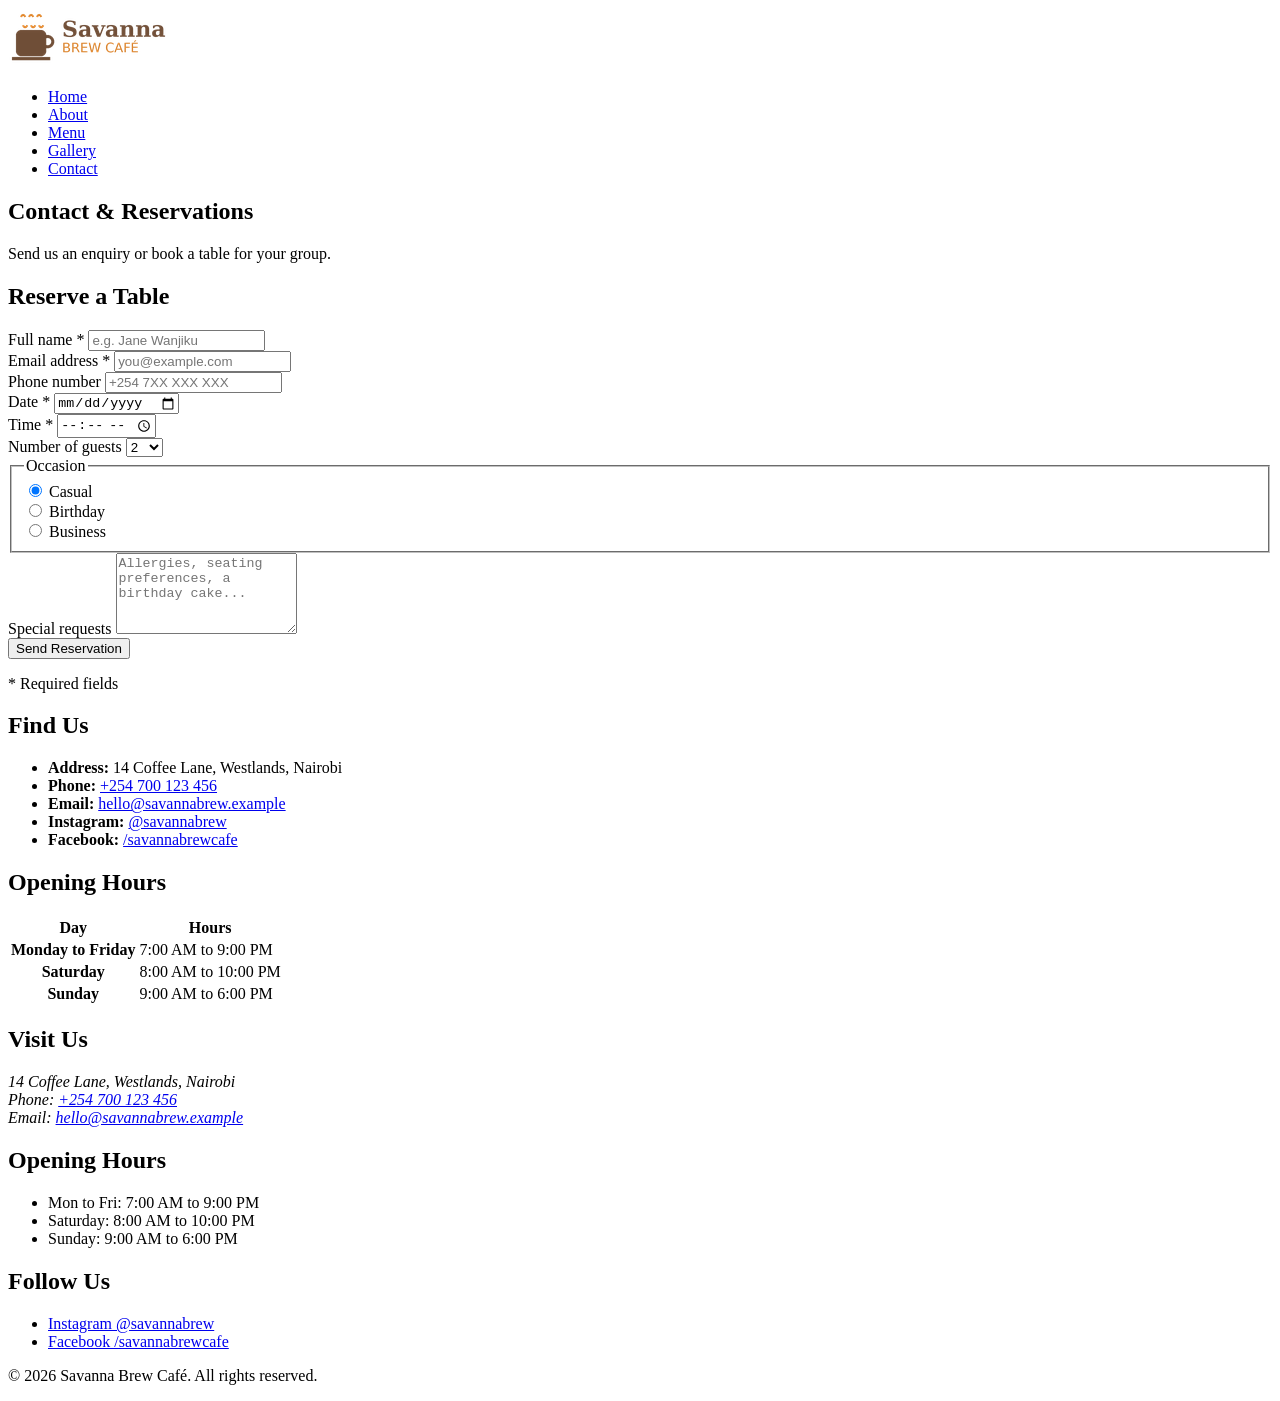
==== contact.html @ 1861ee13 "Build contact page with reservation form and hours table" ====
<!DOCTYPE html>
<html lang="en">
<head>
    <meta charset="UTF-8">
    <meta name="viewport" content="width=device-width, initial-scale=1.0">
    <meta name="description" content="Contact Savanna Brew Café and reserve a table. Opening hours and location in Westlands, Nairobi.">
    <title>Contact &amp; Reservations | Savanna Brew Café</title>
    <!-- Google Fonts: Playfair Display (headings) and Open Sans (body) -->
    <link rel="preconnect" href="https://fonts.googleapis.com">
    <link rel="preconnect" href="https://fonts.gstatic.com" crossorigin>
    <link href="https://fonts.googleapis.com/css2?family=Open+Sans:wght@400;600&family=Playfair+Display:wght@600;700&display=swap" rel="stylesheet">
    <link rel="stylesheet" href="css/style.css">
</head>
<body>

    <!-- ===== HEADER AND NAVIGATION (same on every page) ===== -->
    <header class="site-header">
        <div class="container header-inner">
            <a href="index.html" class="logo">
                <img src="images/logo.png" alt="Savanna Brew Café logo - coffee cup icon" width="200" height="60">
            </a>
            <nav class="main-nav" aria-label="Main navigation">
                <ul>
                    <li><a href="index.html">Home</a></li>
                    <li><a href="about.html">About</a></li>
                    <li><a href="menu.html">Menu</a></li>
                    <li><a href="gallery.html">Gallery</a></li>
                    <li><a href="contact.html" class="active" aria-current="page">Contact</a></li>
                </ul>
            </nav>
        </div>
    </header>

    <main>
        <!-- ===== PAGE TITLE ===== -->
        <section class="page-banner">
            <h1>Contact &amp; Reservations</h1>
            <p>Send us an enquiry or book a table for your group.</p>
        </section>

        <!-- ===== TWO COLUMNS: FORM FIRST, THEN DETAILS ===== -->
        <div class="container contact-layout">

            <!-- ----- Column 1: Reservation form ----- -->
            <section class="form-col">
                <h2>Reserve a Table</h2>
                <form action="#" method="post" class="booking-form">

                    <div class="form-group">
                        <label for="name">Full name *</label>
                        <input type="text" id="name" name="name" placeholder="e.g. Jane Wanjiku" required>
                    </div>

                    <div class="form-group">
                        <label for="email">Email address *</label>
                        <input type="email" id="email" name="email" placeholder="you@example.com" required>
                    </div>

                    <div class="form-group">
                        <label for="phone">Phone number</label>
                        <input type="tel" id="phone" name="phone" placeholder="+254 7XX XXX XXX">
                    </div>

                    <div class="form-row">
                        <div class="form-group">
                            <label for="date">Date *</label>
                            <input type="date" id="date" name="date" required>
                        </div>
                        <div class="form-group">
                            <label for="time">Time *</label>
                            <input type="time" id="time" name="time" required>
                        </div>
                    </div>

                    <div class="form-group">
                        <label for="guests">Number of guests</label>
                        <select id="guests" name="guests">
                            <option value="1">1</option>
                            <option value="2" selected>2</option>
                            <option value="3">3</option>
                            <option value="4">4</option>
                            <option value="5">5</option>
                            <option value="6">6</option>
                            <option value="7">7</option>
                            <option value="8">8</option>
                            <option value="9">9</option>
                            <option value="10">10</option>
                        </select>
                    </div>

                    <fieldset class="form-group">
                        <legend>Occasion</legend>
                        <div class="radio-option">
                            <input type="radio" id="casual" name="occasion" value="casual" checked>
                            <label for="casual">Casual</label>
                        </div>
                        <div class="radio-option">
                            <input type="radio" id="birthday" name="occasion" value="birthday">
                            <label for="birthday">Birthday</label>
                        </div>
                        <div class="radio-option">
                            <input type="radio" id="business" name="occasion" value="business">
                            <label for="business">Business</label>
                        </div>
                    </fieldset>

                    <div class="form-group">
                        <label for="requests">Special requests</label>
                        <textarea id="requests" name="requests" rows="5" placeholder="Allergies, seating preferences, a birthday cake..."></textarea>
                    </div>

                    <button type="submit" class="btn">Send Reservation</button>
                    <p class="form-note">* Required fields</p>
                </form>
            </section>

            <!-- ----- Column 2: Contact details and opening hours ----- -->
            <section class="info-col">
                <h2>Find Us</h2>
                <ul class="contact-list">
                    <li><strong>Address:</strong> 14 Coffee Lane, Westlands, Nairobi</li>
                    <li><strong>Phone:</strong> <a href="tel:+254700123456">+254 700 123 456</a></li>
                    <li><strong>Email:</strong> <a href="mailto:hello@savannabrew.example">hello@savannabrew.example</a></li>
                    <li><strong>Instagram:</strong> <a href="https://www.instagram.com/savannabrew" target="_blank" rel="noopener noreferrer">@savannabrew</a></li>
                    <li><strong>Facebook:</strong> <a href="https://www.facebook.com/savannabrewcafe" target="_blank" rel="noopener noreferrer">/savannabrewcafe</a></li>
                </ul>

                <h2>Opening Hours</h2>
                <div class="table-wrapper">
                    <table class="hours-table">
                        <thead>
                            <tr>
                                <th scope="col">Day</th>
                                <th scope="col">Hours</th>
                            </tr>
                        </thead>
                        <tbody>
                            <tr>
                                <th scope="row">Monday to Friday</th>
                                <td>7:00 AM to 9:00 PM</td>
                            </tr>
                            <tr>
                                <th scope="row">Saturday</th>
                                <td>8:00 AM to 10:00 PM</td>
                            </tr>
                            <tr>
                                <th scope="row">Sunday</th>
                                <td>9:00 AM to 6:00 PM</td>
                            </tr>
                        </tbody>
                    </table>
                </div>
            </section>

        </div>
    </main>

    <!-- ===== FOOTER (same on every page) ===== -->
    <footer class="site-footer">
        <div class="container footer-grid">
            <div class="footer-col">
                <h2>Visit Us</h2>
                <address>
                    14 Coffee Lane, Westlands, Nairobi<br>
                    Phone: <a href="tel:+254700123456">+254 700 123 456</a><br>
                    Email: <a href="mailto:hello@savannabrew.example">hello@savannabrew.example</a>
                </address>
            </div>
            <div class="footer-col">
                <h2>Opening Hours</h2>
                <ul>
                    <li>Mon to Fri: 7:00 AM to 9:00 PM</li>
                    <li>Saturday: 8:00 AM to 10:00 PM</li>
                    <li>Sunday: 9:00 AM to 6:00 PM</li>
                </ul>
            </div>
            <div class="footer-col">
                <h2>Follow Us</h2>
                <ul>
                    <li><a href="https://www.instagram.com/savannabrew" target="_blank" rel="noopener noreferrer">Instagram @savannabrew</a></li>
                    <li><a href="https://www.facebook.com/savannabrewcafe" target="_blank" rel="noopener noreferrer">Facebook /savannabrewcafe</a></li>
                </ul>
            </div>
        </div>
        <p class="copyright">&copy; 2026 Savanna Brew Café. All rights reserved.</p>
    </footer>

</body>
</html>
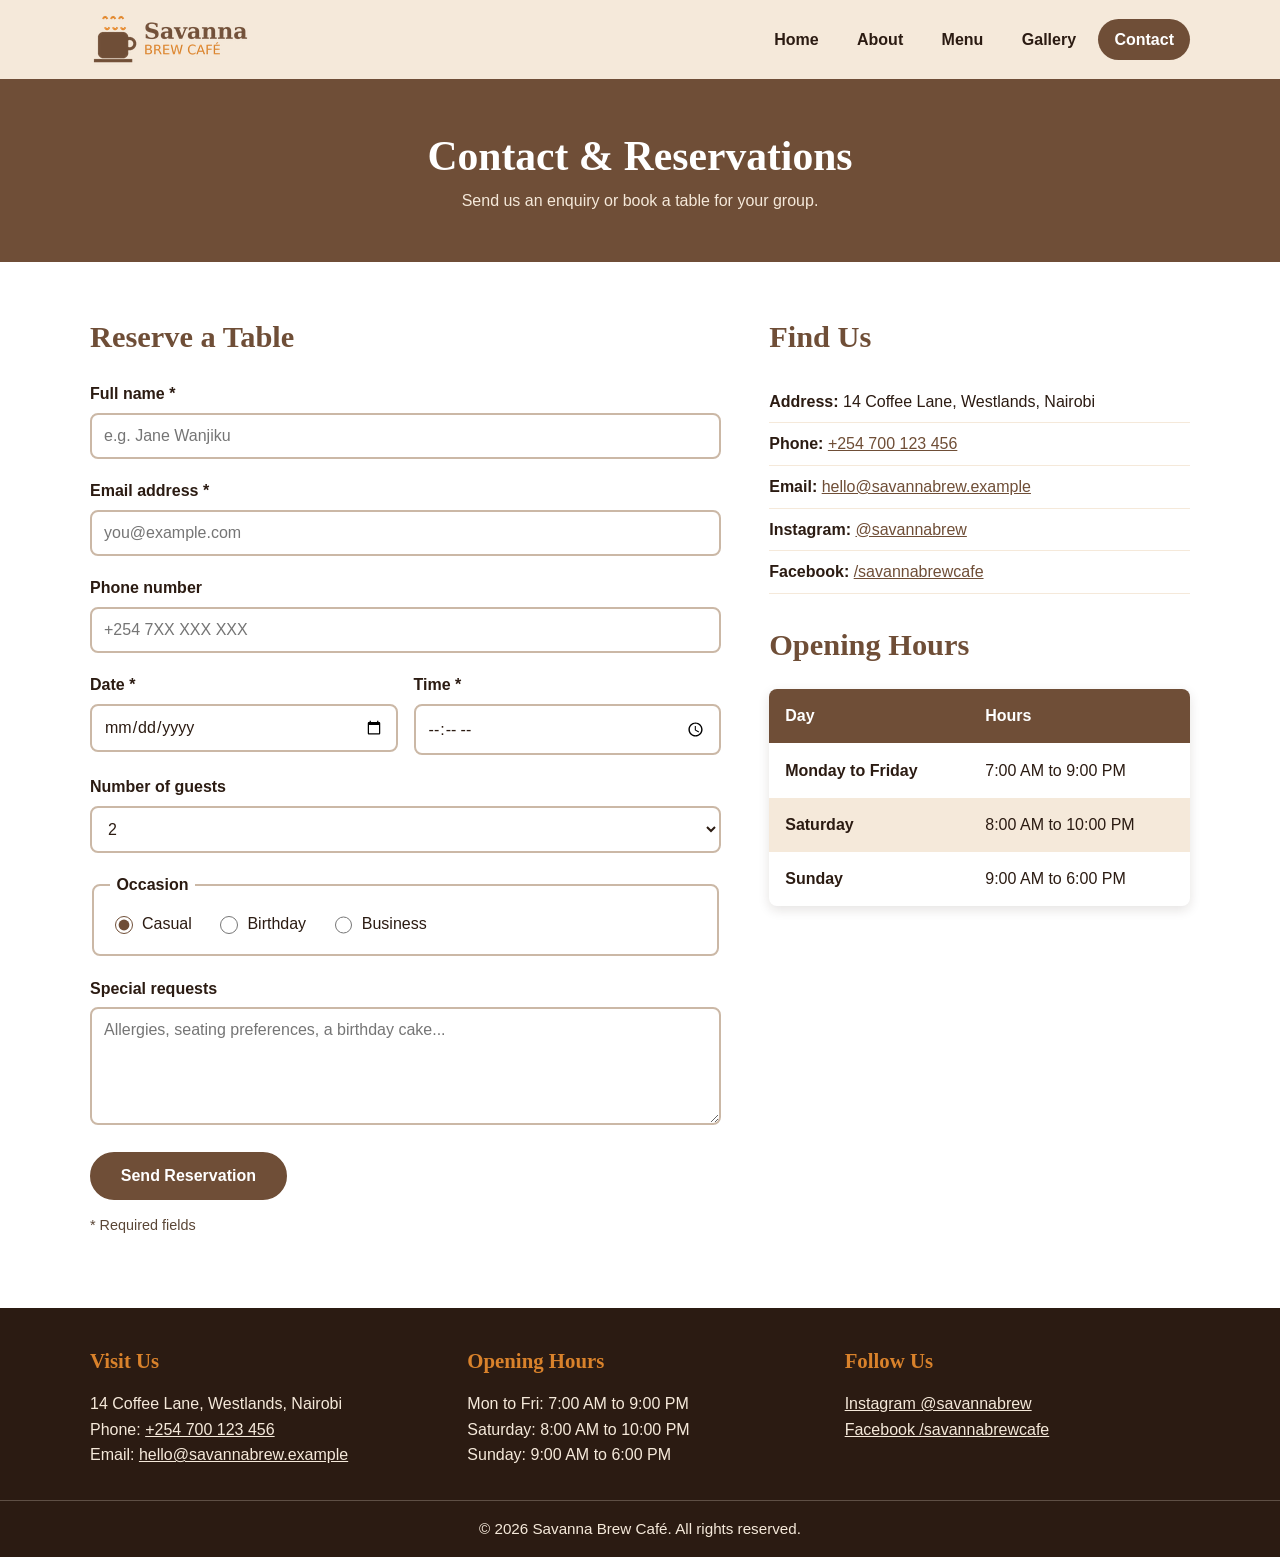
==== commit a3fc39f2: "Fix validator warnings and add README" ====
--- a/contact.html
+++ b/contact.html
@@ -41,7 +41,7 @@
         <!-- ===== TWO COLUMNS: FORM FIRST, THEN DETAILS ===== -->
         <div class="container contact-layout">
 
-            <!-- ----- Column 1: Reservation form ----- -->
+            <!-- Column 1: Reservation form -->
             <section class="form-col">
                 <h2>Reserve a Table</h2>
                 <form action="#" method="post" class="booking-form">
@@ -114,7 +114,7 @@
                 </form>
             </section>
 
-            <!-- ----- Column 2: Contact details and opening hours ----- -->
+            <!-- Column 2: Contact details and opening hours -->
             <section class="info-col">
                 <h2>Find Us</h2>
                 <ul class="contact-list">
--- a/css/style.css
+++ b/css/style.css
@@ -0,0 +1,777 @@
+/* =========================================================
+   Savanna Brew Café - Main Stylesheet
+   File: css/style.css
+   Linked from every page. No inline styles or <style> tags.
+
+   Contents
+   1.  Colour palette and fonts (CSS variables)
+   2.  Base / reset styles
+   3.  Links, buttons and focus states
+   4.  Layout helpers
+   5.  Header and navigation (Flexbox)
+   6.  Home page: hero, welcome, cards, call to action
+   7.  Page banner (About, Menu, Gallery, Contact)
+   8.  About page
+   9.  Menu page: tables
+   10. Gallery page (CSS Grid)
+   11. Contact page: form and opening hours
+   12. Footer
+   13. Animation (bonus)
+   14. Responsive design (media queries)
+   ========================================================= */
+
+
+/* ---------- 1. Colour palette and fonts ---------- */
+:root {
+    --color-primary: #6F4E37;     /* coffee brown */
+    --color-secondary: #F5E9DA;   /* cream */
+    --color-accent: #D9822B;      /* savanna orange */
+    --color-dark: #2B1B12;        /* dark text */
+    --color-white: #FFFFFF;
+
+    --font-heading: "Playfair Display", Georgia, serif;
+    --font-body: "Open Sans", Arial, sans-serif;
+
+    --radius: 8px;
+    --shadow: 0 4px 12px rgba(43, 27, 18, 0.12);
+    --shadow-hover: 0 12px 24px rgba(43, 27, 18, 0.22);
+    --transition: 0.3s ease;
+    --max-width: 1100px;
+}
+
+
+/* ---------- 2. Base / reset styles ---------- */
+*,
+*::before,
+*::after {
+    box-sizing: border-box;
+}
+
+body {
+    margin: 0;
+    font-family: var(--font-body);
+    font-size: 16px;
+    line-height: 1.6;
+    color: var(--color-dark);
+    background-color: var(--color-white);
+}
+
+h1,
+h2,
+h3 {
+    font-family: var(--font-heading);
+    line-height: 1.25;
+    color: var(--color-primary);
+    margin-top: 0;
+}
+
+h1 {
+    font-size: 2.6rem;
+}
+
+h2 {
+    font-size: 1.9rem;
+}
+
+h3 {
+    font-size: 1.3rem;
+}
+
+img {
+    max-width: 100%;
+    height: auto;
+    display: block;
+}
+
+/* Hides text visually but keeps it for screen readers */
+.visually-hidden {
+    position: absolute;
+    width: 1px;
+    height: 1px;
+    overflow: hidden;
+    clip: rect(0 0 0 0);
+    white-space: nowrap;
+}
+
+
+/* ---------- 3. Links, buttons and focus states ---------- */
+a {
+    color: var(--color-primary);
+    transition: color var(--transition);
+}
+
+a:hover,
+a:focus {
+    color: var(--color-accent);
+}
+
+/* Visible keyboard focus outline in the accent colour */
+a:focus-visible,
+button:focus-visible {
+    outline: 3px solid var(--color-accent);
+    outline-offset: 3px;
+}
+
+.btn {
+    display: inline-block;
+    padding: 0.8rem 1.8rem;
+    background-color: var(--color-primary);
+    color: var(--color-white);
+    font-family: var(--font-body);
+    font-size: 1rem;
+    font-weight: 600;
+    text-decoration: none;
+    border: 2px solid var(--color-primary);
+    border-radius: 50px;
+    cursor: pointer;
+    transition: background-color var(--transition), color var(--transition),
+                transform var(--transition), border-color var(--transition);
+}
+
+.btn:hover,
+.btn:focus {
+    background-color: var(--color-accent);
+    border-color: var(--color-accent);
+    color: var(--color-dark);
+    transform: translateY(-2px);
+}
+
+
+/* ---------- 4. Layout helpers ---------- */
+.container {
+    width: 90%;
+    max-width: var(--max-width);
+    margin-left: auto;
+    margin-right: auto;
+}
+
+/* Space above and below each main block (top/bottom only,
+   so .container can still centre with auto side margins) */
+main > section,
+main > div {
+    margin-top: 3.5rem;
+    margin-bottom: 3.5rem;
+}
+
+/* Hero and page banner sit flush under the header */
+main > .hero,
+main > .page-banner {
+    margin-top: 0;
+}
+
+
+/* ---------- 5. Header and navigation (Flexbox) ---------- */
+/* Flexbox is used here because the nav is a single row of items
+   (logo on the left, links on the right). */
+.site-header {
+    background-color: var(--color-secondary);
+    border-bottom: 4px solid var(--color-primary);
+    position: sticky;
+    top: 0;
+    z-index: 10;
+}
+
+.header-inner {
+    display: flex;
+    justify-content: space-between;
+    align-items: center;
+    padding: 0.6rem 0;
+}
+
+.main-nav ul {
+    display: flex;
+    gap: 0.4rem;
+    list-style: none;
+    margin: 0;
+    padding: 0;
+}
+
+.main-nav a {
+    display: block;
+    padding: 0.5rem 1rem;
+    color: var(--color-dark);
+    font-weight: 600;
+    text-decoration: none;
+    border-radius: 50px;
+    transition: background-color var(--transition), color var(--transition);
+}
+
+.main-nav a:hover,
+.main-nav a:focus {
+    background-color: var(--color-accent);
+    color: var(--color-dark);
+}
+
+/* Current page highlight */
+.main-nav a.active {
+    background-color: var(--color-primary);
+    color: var(--color-white);
+}
+
+
+/* ---------- 6. Home page ---------- */
+
+/* Hero: text overlaid on a background image.
+   The dark gradient keeps the white text readable. */
+.hero {
+    background-image: linear-gradient(rgba(43, 27, 18, 0.55), rgba(43, 27, 18, 0.55)),
+                      url("../images/hero.jpg");
+    background-size: cover;
+    background-position: center;
+    min-height: 70vh;
+    display: flex;
+    align-items: center;
+    justify-content: center;
+    text-align: center;
+    padding: 4rem 1rem;
+}
+
+.hero-content {
+    animation: fadeInUp 1.2s ease both;
+}
+
+.hero h1 {
+    color: var(--color-white);
+    font-size: 3.4rem;
+    margin-bottom: 0.5rem;
+}
+
+.hero .tagline {
+    color: var(--color-secondary);
+    font-size: 1.35rem;
+    margin: 0 0 2rem;
+}
+
+.hero .btn:hover,
+.hero .btn:focus {
+    color: var(--color-dark);
+}
+
+.welcome {
+    text-align: center;
+    max-width: 800px;
+}
+
+.welcome p {
+    font-size: 1.1rem;
+}
+
+.favourites h2,
+.cta {
+    text-align: center;
+}
+
+/* Three equal-width cards with Flexbox */
+.card-row {
+    display: flex;
+    gap: 1.5rem;
+}
+
+.card {
+    flex: 1 1 0;
+    background-color: var(--color-white);
+    border-radius: var(--radius);
+    overflow: hidden;
+    box-shadow: var(--shadow);
+    transition: transform var(--transition), box-shadow var(--transition);
+}
+
+/* Card hover: lift with a bigger shadow */
+.card:hover {
+    transform: translateY(-8px);
+    box-shadow: var(--shadow-hover);
+}
+
+.card img {
+    width: 100%;
+    height: 220px;
+    object-fit: cover;
+}
+
+.card-body {
+    padding: 1.2rem 1.4rem;
+}
+
+.card-body p {
+    margin: 0 0 0.5rem;
+}
+
+.price {
+    font-weight: 600;
+    color: var(--color-primary);
+}
+
+.cta {
+    background-color: var(--color-secondary);
+    border-radius: var(--radius);
+    padding: 2.5rem 1.5rem;
+}
+
+
+/* ---------- 7. Page banner ---------- */
+.page-banner {
+    background-color: var(--color-primary);
+    color: var(--color-secondary);
+    text-align: center;
+    padding: 3rem 1rem;
+}
+
+.page-banner h1 {
+    color: var(--color-white);
+    margin-bottom: 0.3rem;
+}
+
+.page-banner p {
+    margin: 0;
+}
+
+
+/* ---------- 8. About page ---------- */
+
+/* Two columns: image left, text right */
+.two-col {
+    display: flex;
+    align-items: center;
+    gap: 3rem;
+}
+
+.col-image {
+    flex: 1;
+}
+
+.col-text {
+    flex: 2;
+}
+
+/* Rounded owner photo */
+.owner-photo {
+    width: 100%;
+    max-width: 320px;
+    aspect-ratio: 1 / 1;
+    object-fit: cover;
+    border-radius: 50%;
+    border: 6px solid var(--color-secondary);
+    box-shadow: var(--shadow);
+    margin: 0 auto;
+}
+
+.values-list {
+    list-style: none;
+    padding: 0;
+}
+
+.values-list li {
+    background-color: var(--color-secondary);
+    border-left: 5px solid var(--color-accent);
+    border-radius: var(--radius);
+    padding: 1rem 1.2rem;
+    margin-bottom: 0.8rem;
+}
+
+/* Owner quote with a left border */
+.owner-quote {
+    margin: 0;
+    padding: 1.5rem 2rem;
+    border-left: 6px solid var(--color-primary);
+    background-color: var(--color-secondary);
+    border-radius: 0 var(--radius) var(--radius) 0;
+    font-family: var(--font-heading);
+    font-size: 1.3rem;
+    font-style: italic;
+}
+
+.owner-quote p {
+    margin-top: 0;
+}
+
+.owner-quote footer {
+    font-family: var(--font-body);
+    font-size: 1rem;
+    font-style: normal;
+    font-weight: 600;
+    color: var(--color-primary);
+}
+
+
+/* ---------- 9. Menu page: tables ---------- */
+
+/* Wrapper lets wide tables scroll sideways on small screens */
+.table-wrapper {
+    overflow-x: auto;
+    border-radius: var(--radius);
+    box-shadow: var(--shadow);
+}
+
+.menu-table,
+.hours-table {
+    width: 100%;
+    border-collapse: collapse;
+    min-width: 520px;
+}
+
+.hours-table {
+    min-width: 320px;
+}
+
+.menu-table th,
+.menu-table td,
+.hours-table th,
+.hours-table td {
+    padding: 0.9rem 1rem;
+    text-align: left;
+}
+
+/* Header row in the primary colour */
+.menu-table thead th,
+.hours-table thead th {
+    background-color: var(--color-primary);
+    color: var(--color-white);
+}
+
+/* Zebra striping */
+.menu-table tbody tr:nth-child(even),
+.hours-table tbody tr:nth-child(even) {
+    background-color: var(--color-secondary);
+}
+
+/* Row hover highlight */
+.menu-table tbody tr,
+.hours-table tbody tr {
+    transition: background-color var(--transition);
+}
+
+.menu-table tbody tr:hover,
+.hours-table tbody tr:hover {
+    background-color: #F0C89A;
+}
+
+/* Right-aligned price column */
+.menu-table .price-col {
+    text-align: right;
+    font-weight: 600;
+}
+
+
+/* ---------- 10. Gallery page (CSS Grid) ---------- */
+/* Grid is used here because the gallery is two-dimensional
+   (rows AND columns). 4 columns on desktop; see media queries
+   for 2 on tablet and 1 on mobile. */
+.gallery-grid {
+    display: grid;
+    grid-template-columns: repeat(4, 1fr);
+    gap: 1.2rem;
+}
+
+.gallery-item {
+    margin: 0;
+    background-color: var(--color-white);
+    border-radius: var(--radius);
+    overflow: hidden;
+    box-shadow: var(--shadow);
+}
+
+/* Images fill their cells without distortion */
+.gallery-item img {
+    width: 100%;
+    aspect-ratio: 4 / 3;
+    object-fit: cover;
+    transition: transform 0.4s ease;
+}
+
+/* Hover zoom */
+.gallery-item:hover img {
+    transform: scale(1.1);
+}
+
+.gallery-item figcaption {
+    position: relative;
+    background-color: var(--color-white);
+    padding: 0.7rem 1rem;
+    font-weight: 600;
+    text-align: center;
+    color: var(--color-primary);
+}
+
+
+/* ---------- 11. Contact page ---------- */
+
+/* Two columns: form first, details second */
+.contact-layout {
+    display: flex;
+    gap: 3rem;
+    align-items: flex-start;
+}
+
+.form-col {
+    flex: 3;
+}
+
+.info-col {
+    flex: 2;
+}
+
+.form-group {
+    margin-bottom: 1.2rem;
+}
+
+.form-row {
+    display: flex;
+    gap: 1rem;
+}
+
+.form-row .form-group {
+    flex: 1;
+}
+
+.booking-form label,
+.booking-form legend {
+    display: block;
+    font-weight: 600;
+    margin-bottom: 0.4rem;
+}
+
+/* Inputs fill 100% of their column */
+.booking-form input[type="text"],
+.booking-form input[type="email"],
+.booking-form input[type="tel"],
+.booking-form input[type="date"],
+.booking-form input[type="time"],
+.booking-form select,
+.booking-form textarea {
+    width: 100%;
+    padding: 0.75rem;
+    font-family: var(--font-body);
+    font-size: 1rem;
+    color: var(--color-dark);
+    background-color: var(--color-white);
+    border: 2px solid #CBB8A6;
+    border-radius: var(--radius);
+    transition: border-color var(--transition), box-shadow var(--transition);
+}
+
+/* Visible focus outline in the accent colour */
+.booking-form input:focus,
+.booking-form select:focus,
+.booking-form textarea:focus {
+    outline: 3px solid var(--color-accent);
+    outline-offset: 1px;
+    border-color: var(--color-accent);
+}
+
+.booking-form fieldset {
+    border: 2px solid #CBB8A6;
+    border-radius: var(--radius);
+    padding: 0.8rem 1rem;
+}
+
+.booking-form legend {
+    padding: 0 0.4rem;
+    margin-bottom: 0;
+}
+
+.radio-option {
+    display: inline-flex;
+    align-items: center;
+    gap: 0.4rem;
+    margin-right: 1.2rem;
+}
+
+.radio-option label {
+    display: inline;
+    font-weight: 400;
+    margin: 0;
+}
+
+.radio-option input {
+    accent-color: var(--color-primary);
+    width: 1.1rem;
+    height: 1.1rem;
+}
+
+.booking-form textarea {
+    resize: vertical;
+}
+
+.form-note {
+    font-size: 0.9rem;
+    color: #5A4636;
+}
+
+.contact-list {
+    list-style: none;
+    padding: 0;
+    margin-bottom: 2rem;
+}
+
+.contact-list li {
+    padding: 0.5rem 0;
+    border-bottom: 1px solid var(--color-secondary);
+}
+
+
+/* ---------- 12. Footer ---------- */
+/* Grid gives three equal columns (address, hours, social). */
+.site-footer {
+    background-color: var(--color-dark);
+    color: var(--color-secondary);
+    padding-top: 2.5rem;
+}
+
+.footer-grid {
+    display: grid;
+    grid-template-columns: repeat(3, 1fr);
+    gap: 2rem;
+}
+
+.site-footer h2 {
+    color: var(--color-accent);
+    font-size: 1.3rem;
+}
+
+.site-footer address {
+    font-style: normal;
+}
+
+.site-footer ul {
+    list-style: none;
+    padding: 0;
+    margin: 0;
+}
+
+.site-footer a {
+    color: var(--color-secondary);
+}
+
+.site-footer a:hover,
+.site-footer a:focus {
+    color: var(--color-accent);
+}
+
+.copyright {
+    text-align: center;
+    margin: 2rem 0 0;
+    padding: 1rem;
+    border-top: 1px solid rgba(245, 233, 218, 0.25);
+    font-size: 0.95rem;
+}
+
+
+/* ---------- 13. Animation (bonus) ---------- */
+/* Hero text fades in and slides up on page load */
+@keyframes fadeInUp {
+    from {
+        opacity: 0;
+        transform: translateY(30px);
+    }
+    to {
+        opacity: 1;
+        transform: translateY(0);
+    }
+}
+
+/* Respect users who prefer less motion */
+@media (prefers-reduced-motion: reduce) {
+    *,
+    *::before,
+    *::after {
+        animation: none !important;
+        transition: none !important;
+    }
+}
+
+
+/* ---------- 14. Responsive design ---------- */
+
+/* Tablet: up to 1024px - gallery drops to 2 columns */
+@media (max-width: 1024px) {
+    .gallery-grid {
+        grid-template-columns: repeat(2, 1fr);
+    }
+}
+
+/* Phones and small tablets: 768px and below */
+@media (max-width: 768px) {
+    h1 {
+        font-size: 2rem;
+    }
+
+    h2 {
+        font-size: 1.6rem;
+    }
+
+    .hero h1 {
+        font-size: 2.3rem;
+    }
+
+    .hero .tagline {
+        font-size: 1.1rem;
+    }
+
+    /* Navigation stacks vertically below the logo */
+    .site-header {
+        position: static;
+    }
+
+    .header-inner {
+        flex-direction: column;
+        align-items: center;
+        gap: 0.5rem;
+    }
+
+    .main-nav,
+    .main-nav ul {
+        width: 100%;
+    }
+
+    .main-nav ul {
+        flex-direction: column;
+        text-align: center;
+    }
+
+    /* Cards, About columns and Contact columns stack */
+    .card-row,
+    .two-col,
+    .contact-layout {
+        flex-direction: column;
+    }
+
+    /* Stacked cards take their natural height */
+    .card {
+        flex: 1 1 auto;
+    }
+
+    .two-col {
+        gap: 1.5rem;
+        text-align: center;
+    }
+
+    .values-list li {
+        text-align: left;
+    }
+
+    .contact-layout {
+        align-items: stretch;
+    }
+
+    .form-row {
+        flex-direction: column;
+        gap: 0;
+    }
+
+    /* Footer columns stack */
+    .footer-grid {
+        grid-template-columns: 1fr;
+        text-align: center;
+    }
+}
+
+/* Small phones: gallery drops to 1 column */
+@media (max-width: 480px) {
+    .gallery-grid {
+        grid-template-columns: 1fr;
+    }
+
+    .hero {
+        min-height: 60vh;
+    }
+}
